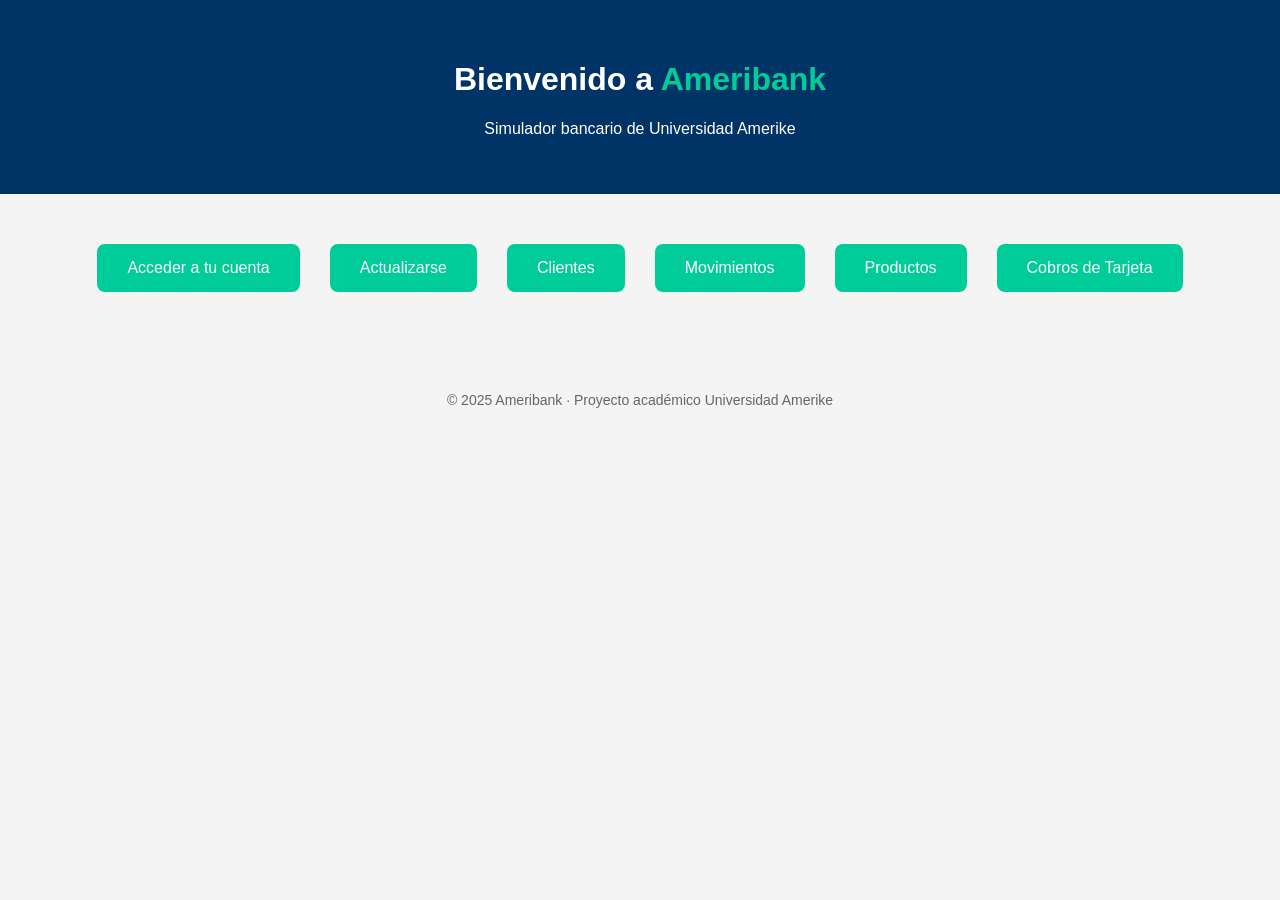
==== src/main/resources/static/index.html @ 3c2b7798 "First Commit" ====
<!DOCTYPE html>
<html lang="es">
<head>
    <meta charset="UTF-8">
    <title>Ameribank - Banca en Línea</title>
    <link rel="stylesheet" href="css/style.css">
</head>
<body>
<header>
    <h1>Bienvenido a <span class="brand">Ameribank</span></h1>
    <p>Simulador bancario de Universidad Amerike</p>
</header>

<main>
    <div class="menu">
        <a href="login.html" class="btn">Acceder a tu cuenta</a>
        <a href="actualizar_cliente.html" class="btn">Actualizarse</a>
        <a href="registro_cliente.html" class="btn">Clientes</a>
        <a href="movimientos.html" class="btn">Movimientos</a>
        <a href="registro_producto.html" class="btn">Productos</a>
        <a href="cobros.html" class="btn">Cobros de Tarjeta</a>


    </div>
</main>

<footer>
    <p>&copy; 2025 Ameribank · Proyecto académico Universidad Amerike</p>
</footer>
</body>
</html>
---- src/main/resources/static/css/style.css ----
body {
    font-family: 'Segoe UI', sans-serif;
    background-color: #f4f4f4;
    margin: 0;
    padding: 0;
    text-align: center;
}

header {
    background-color: #003366;
    color: white;
    padding: 40px 20px;
}

.brand {
    color: #00cc99;
    font-weight: bold;
}

.menu {
    margin: 50px auto;
    display: flex;
    justify-content: center;
    gap: 30px;
}

.btn {
    background-color: #00cc99;
    color: white;
    padding: 15px 30px;
    text-decoration: none;
    border-radius: 8px;
    font-size: 16px;
}

.btn:hover {
    background-color: #009977;
}

footer {
    margin-top: 100px;
    font-size: 14px;
    color: #666;
}
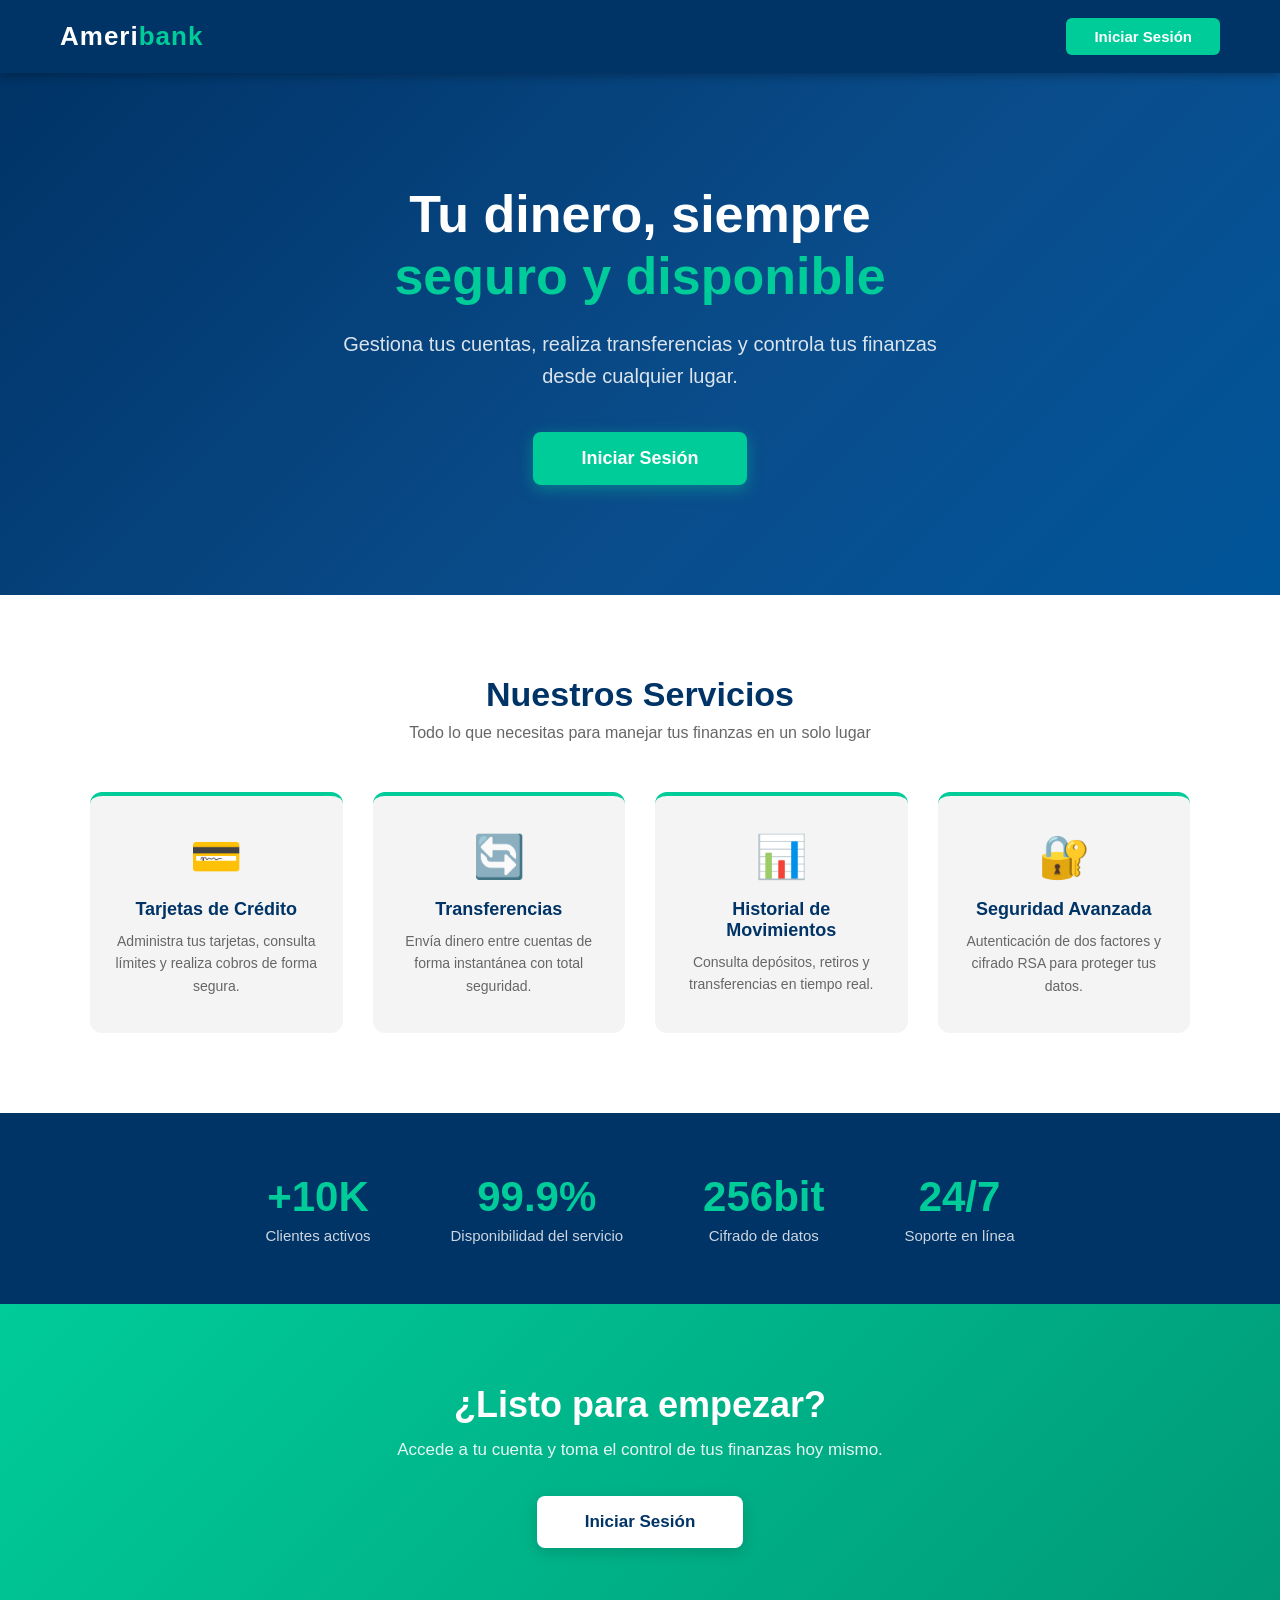
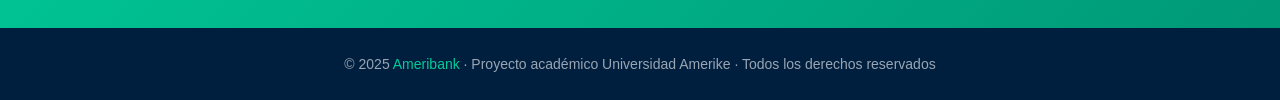
==== commit 17b0b1ab: "feat: replace index with landing page Proper bank landing page with hero, services, stats and CTA se" ====
--- a/src/main/resources/static/index.html
+++ b/src/main/resources/static/index.html
@@ -2,30 +2,243 @@
 <html lang="es">
 <head>
     <meta charset="UTF-8">
-    <title>Ameribank - Banca en Línea</title>
-    <link rel="stylesheet" href="css/style.css">
+    <meta name="viewport" content="width=device-width, initial-scale=1.0">
+    <title>Ameribank - Tu banco de confianza</title>
+    <style>
+        * { margin: 0; padding: 0; box-sizing: border-box; }
+
+        body {
+            font-family: 'Segoe UI', Tahoma, Geneva, Verdana, sans-serif;
+            background: #f4f4f4;
+            color: #333;
+        }
+
+        /* NAV */
+        nav {
+            background: #003366;
+            display: flex;
+            justify-content: space-between;
+            align-items: center;
+            padding: 18px 60px;
+            position: sticky;
+            top: 0;
+            z-index: 100;
+            box-shadow: 0 2px 10px rgba(0,0,0,0.3);
+        }
+        .nav-logo {
+            font-size: 26px;
+            font-weight: 700;
+            color: white;
+            letter-spacing: 1px;
+        }
+        .nav-logo span { color: #00cc99; }
+        .btn-login {
+            background: #00cc99;
+            color: white;
+            padding: 10px 28px;
+            border-radius: 6px;
+            text-decoration: none;
+            font-weight: 600;
+            font-size: 15px;
+            transition: background 0.2s;
+        }
+        .btn-login:hover { background: #009977; }
+
+        /* HERO */
+        .hero {
+            background: linear-gradient(135deg, #003366 0%, #0a4d8c 60%, #005599 100%);
+            color: white;
+            padding: 110px 60px;
+            text-align: center;
+        }
+        .hero h1 {
+            font-size: 52px;
+            font-weight: 700;
+            margin-bottom: 20px;
+            line-height: 1.2;
+        }
+        .hero h1 span { color: #00cc99; }
+        .hero p {
+            font-size: 20px;
+            color: rgba(255,255,255,0.85);
+            max-width: 600px;
+            margin: 0 auto 40px auto;
+            line-height: 1.6;
+        }
+        .btn-hero {
+            background: #00cc99;
+            color: white;
+            padding: 16px 48px;
+            border-radius: 8px;
+            text-decoration: none;
+            font-size: 18px;
+            font-weight: 700;
+            display: inline-block;
+            transition: background 0.2s, transform 0.2s;
+            box-shadow: 0 4px 15px rgba(0,204,153,0.4);
+        }
+        .btn-hero:hover { background: #009977; transform: translateY(-2px); }
+
+        /* SERVICIOS */
+        .servicios {
+            padding: 80px 60px;
+            text-align: center;
+            background: white;
+        }
+        .servicios h2 {
+            font-size: 34px;
+            color: #003366;
+            margin-bottom: 10px;
+        }
+        .servicios .subtitulo {
+            color: #666;
+            font-size: 16px;
+            margin-bottom: 50px;
+        }
+        .cards {
+            display: grid;
+            grid-template-columns: repeat(auto-fit, minmax(220px, 1fr));
+            gap: 30px;
+            max-width: 1100px;
+            margin: 0 auto;
+        }
+        .card {
+            background: #f4f4f4;
+            border-radius: 12px;
+            padding: 36px 24px;
+            border-top: 4px solid #00cc99;
+            transition: transform 0.2s, box-shadow 0.2s;
+        }
+        .card:hover { transform: translateY(-5px); box-shadow: 0 8px 24px rgba(0,0,0,0.1); }
+        .card-icon {
+            font-size: 42px;
+            margin-bottom: 18px;
+        }
+        .card h3 { color: #003366; font-size: 18px; margin-bottom: 10px; }
+        .card p { color: #666; font-size: 14px; line-height: 1.6; }
+
+        /* STATS */
+        .stats {
+            background: #003366;
+            color: white;
+            padding: 60px;
+            display: flex;
+            justify-content: center;
+            gap: 80px;
+            flex-wrap: wrap;
+            text-align: center;
+        }
+        .stat-item h3 { font-size: 42px; font-weight: 700; color: #00cc99; }
+        .stat-item p { font-size: 15px; color: rgba(255,255,255,0.8); margin-top: 6px; }
+
+        /* CTA */
+        .cta {
+            background: linear-gradient(135deg, #00cc99 0%, #009977 100%);
+            padding: 80px 60px;
+            text-align: center;
+            color: white;
+        }
+        .cta h2 { font-size: 36px; font-weight: 700; margin-bottom: 14px; }
+        .cta p { font-size: 17px; margin-bottom: 36px; opacity: 0.9; }
+        .btn-cta {
+            background: white;
+            color: #003366;
+            padding: 16px 48px;
+            border-radius: 8px;
+            text-decoration: none;
+            font-size: 17px;
+            font-weight: 700;
+            display: inline-block;
+            transition: transform 0.2s, box-shadow 0.2s;
+            box-shadow: 0 4px 15px rgba(0,0,0,0.15);
+        }
+        .btn-cta:hover { transform: translateY(-2px); box-shadow: 0 8px 24px rgba(0,0,0,0.2); }
+
+        /* FOOTER */
+        footer {
+            background: #001f3f;
+            color: rgba(255,255,255,0.6);
+            text-align: center;
+            padding: 28px 20px;
+            font-size: 14px;
+        }
+        footer span { color: #00cc99; }
+    </style>
 </head>
 <body>
-<header>
-    <h1>Bienvenido a <span class="brand">Ameribank</span></h1>
-    <p>Simulador bancario de Universidad Amerike</p>
-</header>
-
-<main>
-    <div class="menu">
-        <a href="login.html" class="btn">Acceder a tu cuenta</a>
-        <a href="actualizar_cliente.html" class="btn">Actualizarse</a>
-        <a href="registro_cliente.html" class="btn">Clientes</a>
-        <a href="movimientos.html" class="btn">Movimientos</a>
-        <a href="registro_producto.html" class="btn">Productos</a>
-        <a href="cobros.html" class="btn">Cobros de Tarjeta</a>
-
-
-    </div>
-</main>
-
+
+<!-- NAV -->
+<nav>
+    <div class="nav-logo">Ameri<span>bank</span></div>
+    <a href="login.html" class="btn-login">Iniciar Sesión</a>
+</nav>
+
+<!-- HERO -->
+<section class="hero">
+    <h1>Tu dinero, siempre<br><span>seguro y disponible</span></h1>
+    <p>Gestiona tus cuentas, realiza transferencias y controla tus finanzas desde cualquier lugar.</p>
+    <a href="login.html" class="btn-hero">Iniciar Sesión</a>
+</section>
+
+<!-- SERVICIOS -->
+<section class="servicios">
+    <h2>Nuestros Servicios</h2>
+    <p class="subtitulo">Todo lo que necesitas para manejar tus finanzas en un solo lugar</p>
+    <div class="cards">
+        <div class="card">
+            <div class="card-icon">💳</div>
+            <h3>Tarjetas de Crédito</h3>
+            <p>Administra tus tarjetas, consulta límites y realiza cobros de forma segura.</p>
+        </div>
+        <div class="card">
+            <div class="card-icon">🔄</div>
+            <h3>Transferencias</h3>
+            <p>Envía dinero entre cuentas de forma instantánea con total seguridad.</p>
+        </div>
+        <div class="card">
+            <div class="card-icon">📊</div>
+            <h3>Historial de Movimientos</h3>
+            <p>Consulta depósitos, retiros y transferencias en tiempo real.</p>
+        </div>
+        <div class="card">
+            <div class="card-icon">🔐</div>
+            <h3>Seguridad Avanzada</h3>
+            <p>Autenticación de dos factores y cifrado RSA para proteger tus datos.</p>
+        </div>
+    </div>
+</section>
+
+<!-- STATS -->
+<section class="stats">
+    <div class="stat-item">
+        <h3>+10K</h3>
+        <p>Clientes activos</p>
+    </div>
+    <div class="stat-item">
+        <h3>99.9%</h3>
+        <p>Disponibilidad del servicio</p>
+    </div>
+    <div class="stat-item">
+        <h3>256bit</h3>
+        <p>Cifrado de datos</p>
+    </div>
+    <div class="stat-item">
+        <h3>24/7</h3>
+        <p>Soporte en línea</p>
+    </div>
+</section>
+
+<!-- CTA -->
+<section class="cta">
+    <h2>¿Listo para empezar?</h2>
+    <p>Accede a tu cuenta y toma el control de tus finanzas hoy mismo.</p>
+    <a href="login.html" class="btn-cta">Iniciar Sesión</a>
+</section>
+
+<!-- FOOTER -->
 <footer>
-    <p>&copy; 2025 Ameribank · Proyecto académico Universidad Amerike</p>
+    <p>&copy; 2025 <span>Ameribank</span> · Proyecto académico Universidad Amerike · Todos los derechos reservados</p>
 </footer>
+
 </body>
 </html>
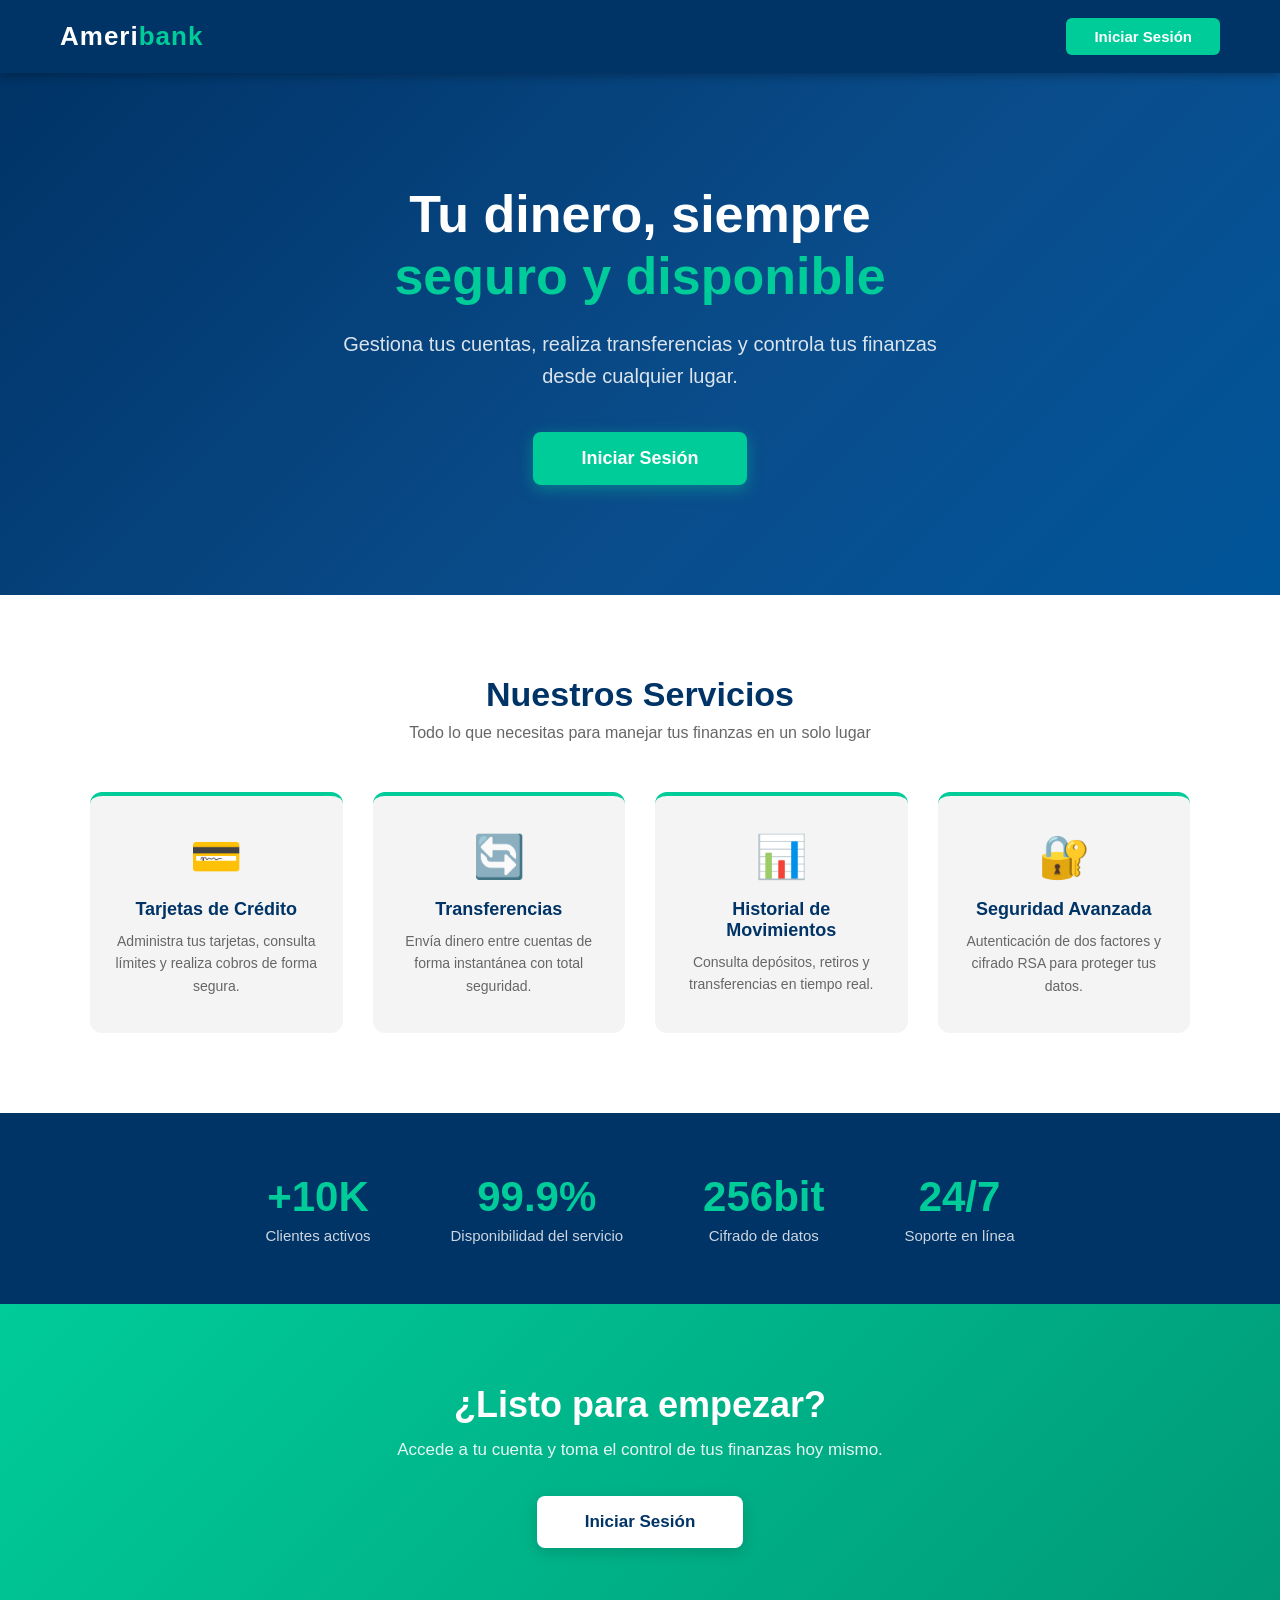
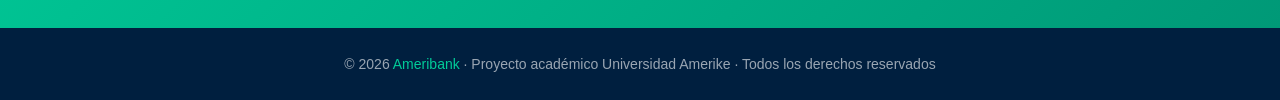
==== commit 001a9c78: "chore: update copyright year from 2025 to 2026 Co-Authored-By: Claude Sonnet 4.6 <noreply@anthropic." ====
--- a/src/main/resources/static/index.html
+++ b/src/main/resources/static/index.html
@@ -237,7 +237,7 @@
 
 <!-- FOOTER -->
 <footer>
-    <p>&copy; 2025 <span>Ameribank</span> · Proyecto académico Universidad Amerike · Todos los derechos reservados</p>
+    <p>&copy; 2026 <span>Ameribank</span> · Proyecto académico Universidad Amerike · Todos los derechos reservados</p>
 </footer>
 
 </body>
